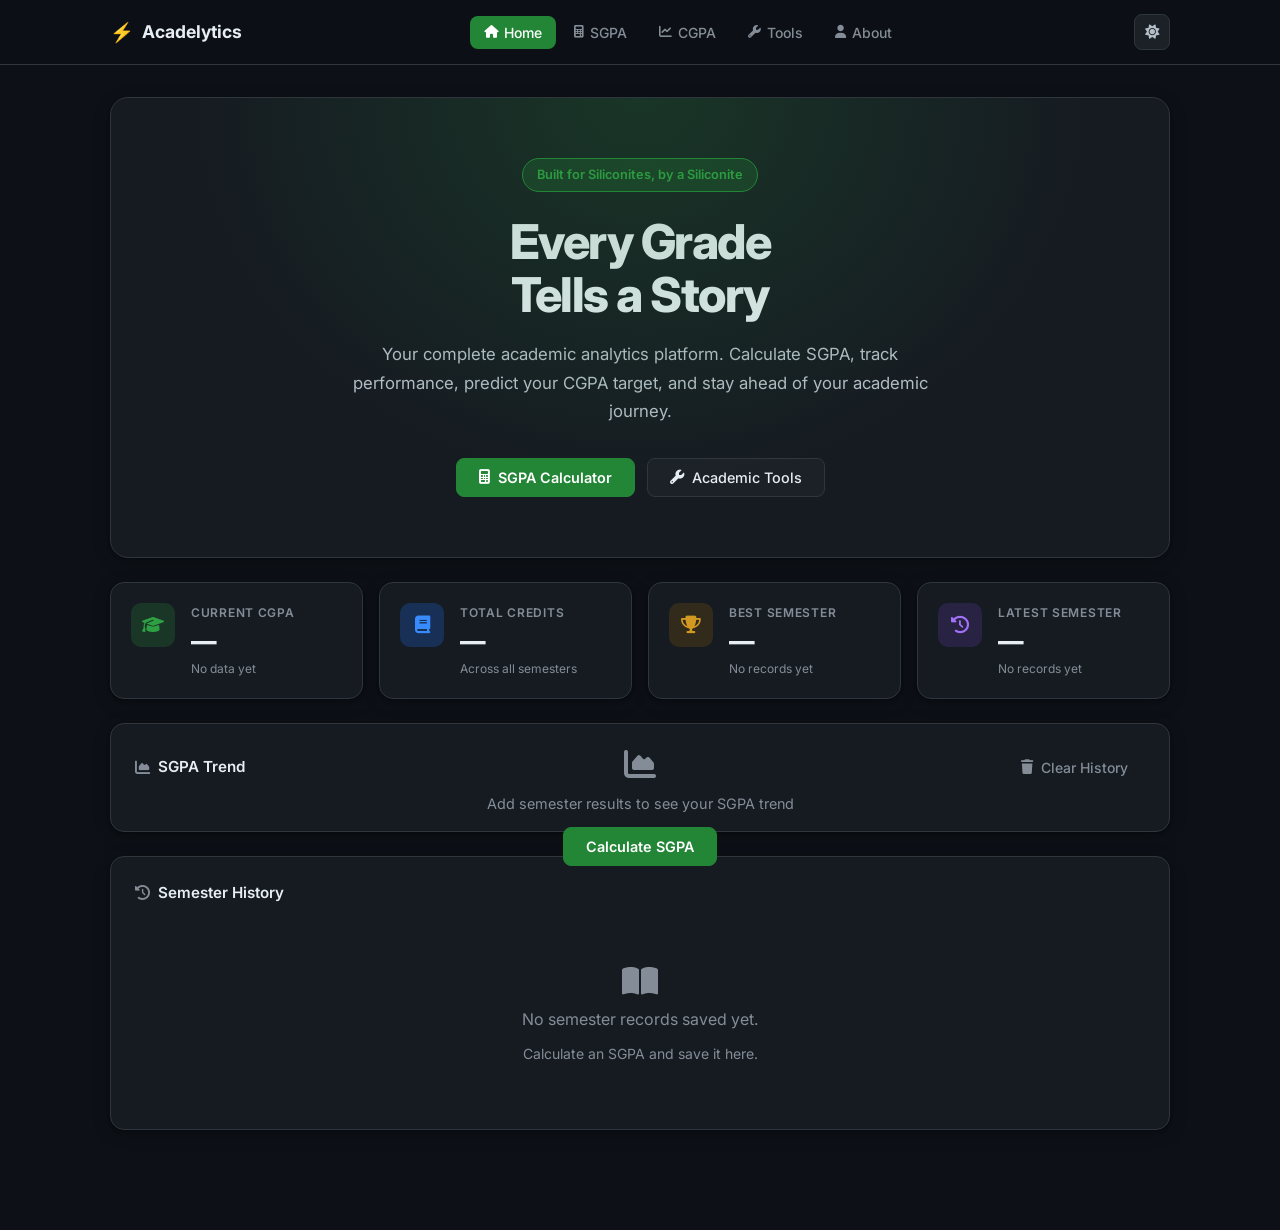
==== index.html @ 6262f5eb "Add files via upload" ====
<!DOCTYPE html>
<html lang="en" data-theme="dark">
<head>
  <meta charset="UTF-8" />
  <meta name="viewport" content="width=device-width, initial-scale=1.0" />
  <meta name="theme-color" content="#0d1117" />
  <title>Acadelytics — Academic Analytics Platform</title>
  <meta name="description" content="Silicon University SGPA & CGPA Calculator with analytics, predictions, and academic tools." />
  <meta name="robots" content="index, follow" />
  <meta property="og:title" content="Acadelytics" />
  <meta property="og:description" content="Smart academic tools for Siliconites." />
  <meta property="og:type" content="website" />
  <meta property="og:image" content="./assets/opengraph.jpg" />
  <link rel="icon" type="image/svg+xml" href="./assets/favicon.svg" />

  <script type="application/ld+json">
  {
    "@context": "https://schema.org",
    "@type": "WebApplication",
    "name": "Acadelytics",
    "description": "Silicon University SGPA and CGPA Calculator",
    "applicationCategory": "EducationApplication",
    "operatingSystem": "Web"
  }
  </script>

  <link rel="preconnect" href="https://fonts.googleapis.com" />
  <link rel="preconnect" href="https://fonts.gstatic.com" crossorigin />
  <link href="https://fonts.googleapis.com/css2?family=Inter:wght@300;400;500;600;700;800&display=swap" rel="stylesheet" />
  <link rel="stylesheet" href="https://cdnjs.cloudflare.com/ajax/libs/font-awesome/6.5.0/css/all.min.css" />
  <link rel="stylesheet" href="./style.css" />
</head>
<body>

<!-- ═══════════════════════════════════════
     PRINT OVERLAY (hidden normally)
════════════════════════════════════════ -->
<div id="printOverlay" class="print-only">
  <div class="print-header">
    <h1>Acadelytics — Academic Report</h1>
    <p id="printDate"></p>
  </div>
  <div id="printContent"></div>
</div>

<!-- ═══════════════════════════════════════
     NAVBAR
════════════════════════════════════════ -->
<nav class="navbar">
  <div class="nav-container">
    <div class="brand">
      <span class="brand-icon">⚡</span>
      Acadelytics
    </div>

    <button class="mobile-menu-btn" id="mobileMenuBtn" aria-label="Menu">
      <i class="fa-solid fa-bars"></i>
    </button>

    <div class="nav-links" id="navLinks">
      <button class="nav-link active" data-section="home">
        <i class="fa-solid fa-house"></i><span>Home</span>
      </button>
      <button class="nav-link" data-section="sgpa">
        <i class="fa-solid fa-calculator"></i><span>SGPA</span>
      </button>
      <button class="nav-link" data-section="cgpa">
        <i class="fa-solid fa-chart-line"></i><span>CGPA</span>
      </button>
      <button class="nav-link" data-section="tools">
        <i class="fa-solid fa-wrench"></i><span>Tools</span>
      </button>
      <button class="nav-link" data-section="about">
        <i class="fa-solid fa-user"></i><span>About</span>
      </button>
    </div>

    <button class="theme-toggle" id="themeToggle" aria-label="Toggle theme">
      <i class="fa-solid fa-moon" id="themeIcon"></i>
    </button>
  </div>
</nav>

<!-- ═══════════════════════════════════════
     MAIN
════════════════════════════════════════ -->
<main class="container">

  <!-- ══════════════ HOME / DASHBOARD ══════════════ -->
  <section id="homeSection" class="page-section">

    <!-- Hero -->
    <div class="hero-card">
      <span class="hero-badge">Built for Siliconites, by a Siliconite</span>
      <h1>Every Grade<br/>Tells a Story</h1>
      <p class="hero-text">
        Your complete academic analytics platform. Calculate SGPA, track performance,
        predict your CGPA target, and stay ahead of your academic journey.
      </p>
      <div class="hero-actions">
        <button class="btn-primary" data-nav="sgpa">
          <i class="fa-solid fa-calculator"></i> SGPA Calculator
        </button>
        <button class="btn-secondary" data-nav="tools">
          <i class="fa-solid fa-wrench"></i> Academic Tools
        </button>
      </div>
    </div>

    <!-- Dashboard Stats -->
    <div class="stats-grid" id="statsGrid">
      <div class="stat-card" id="statCgpa">
        <div class="stat-icon green"><i class="fa-solid fa-graduation-cap"></i></div>
        <div class="stat-body">
          <p class="stat-label">Current CGPA</p>
          <h2 class="stat-value" id="dashCgpa">—</h2>
          <p class="stat-sub" id="dashCgpaLabel">No data yet</p>
        </div>
      </div>
      <div class="stat-card" id="statCredits">
        <div class="stat-icon blue"><i class="fa-solid fa-book"></i></div>
        <div class="stat-body">
          <p class="stat-label">Total Credits</p>
          <h2 class="stat-value" id="dashCredits">—</h2>
          <p class="stat-sub" id="dashCreditsLabel">Across all semesters</p>
        </div>
      </div>
      <div class="stat-card" id="statBest">
        <div class="stat-icon gold"><i class="fa-solid fa-trophy"></i></div>
        <div class="stat-body">
          <p class="stat-label">Best Semester</p>
          <h2 class="stat-value" id="dashBest">—</h2>
          <p class="stat-sub" id="dashBestLabel">No records yet</p>
        </div>
      </div>
      <div class="stat-card" id="statLatest">
        <div class="stat-icon purple"><i class="fa-solid fa-clock-rotate-left"></i></div>
        <div class="stat-body">
          <p class="stat-label">Latest Semester</p>
          <h2 class="stat-value" id="dashLatest">—</h2>
          <p class="stat-sub" id="dashLatestLabel">No records yet</p>
        </div>
      </div>
    </div>

    <!-- Trend Chart -->
    <div class="card chart-card" id="chartCard">
      <div class="card-head">
        <h3 class="card-title"><i class="fa-solid fa-chart-area"></i> SGPA Trend</h3>
        <button class="btn-ghost" id="clearHistoryBtn">
          <i class="fa-solid fa-trash"></i> Clear History
        </button>
      </div>
      <div class="chart-wrap">
        <canvas id="trendChart" height="220"></canvas>
        <div class="chart-empty" id="chartEmpty">
          <i class="fa-solid fa-chart-area fa-2x"></i>
          <p>Add semester results to see your SGPA trend</p>
          <button class="btn-primary" data-nav="sgpa">Calculate SGPA</button>
        </div>
      </div>
    </div>

    <!-- Semester History -->
    <div class="card" id="historyCard">
      <div class="card-head">
        <h3 class="card-title"><i class="fa-solid fa-history"></i> Semester History</h3>
      </div>
      <div id="semesterHistory">
        <div class="empty-state">
          <i class="fa-solid fa-book-open fa-2x"></i>
          <p>No semester records saved yet.</p>
          <p class="muted">Calculate an SGPA to save it here.</p>
        </div>
      </div>
    </div>

  </section>

  <!-- ══════════════ SGPA CALCULATOR ══════════════ -->
  <section id="sgpaSection" class="page-section hidden">

    <div class="section-header">
      <h1>SGPA Calculator</h1>
      <p>Calculate your semester GPA quickly and accurately.</p>
    </div>

    <!-- Branch -->
    <div class="card">
      <h3 class="card-title"><i class="fa-solid fa-code-branch"></i> Branch</h3>
      <div class="chip-group" id="branchContainer">
        <button class="chip branch-chip" data-branch="cse">CSE</button>
        <button class="chip branch-chip" data-branch="ece">ECE</button>
        <button class="chip branch-chip" data-branch="eee">EEE</button>
        <button class="chip branch-chip" data-branch="eie">EIE</button>
        <button class="chip branch-chip" data-branch="vlsi">VLSI</button>
        <button class="chip branch-chip" data-branch="mtech">M.Tech</button>
      </div>
    </div>

    <!-- Semester -->
    <div class="card">
      <h3 class="card-title"><i class="fa-solid fa-calendar"></i> Semester</h3>
      <div class="chip-group" id="semesterContainer">
        <button class="chip semester-chip" data-semester="1">1</button>
        <button class="chip semester-chip" data-semester="2">2</button>
        <button class="chip semester-chip" data-semester="3">3</button>
        <button class="chip semester-chip" data-semester="4">4</button>
        <button class="chip semester-chip" data-semester="5">5</button>
        <button class="chip semester-chip" data-semester="6">6</button>
        <button class="chip semester-chip" data-semester="7">7</button>
        <button class="chip semester-chip" data-semester="8">8</button>
        <button class="chip semester-chip" data-semester="7-ps">7 PS</button>
        <button class="chip semester-chip" data-semester="8-ps">8 PS</button>
      </div>
    </div>

    <!-- WIP -->
    <div id="comingSoon" class="wip-card hidden">
      <i class="fa-solid fa-tools fa-2x"></i>
      <h3>Work in Progress</h3>
      <p id="comingSoonText">Support for this branch/semester is under development.</p>
    </div>

    <!-- Semester Info -->
    <div id="semesterInfo" class="card hidden">
      <div class="semester-info">
        <div>
          <h3 id="semesterTitle">—</h3>
          <p id="subjectCount" class="muted">—</p>
        </div>
        <div class="credits-box">
          <h2 id="totalCredits">0</h2>
          <span>Credits</span>
        </div>
      </div>
    </div>

    <!-- Subjects -->
    <div id="subjectsCard" class="card hidden">
      <div id="subjectsContainer"></div>
    </div>

    <!-- Error -->
    <div id="errorMessage" class="error-box hidden"></div>

    <!-- Buttons -->
    <div id="buttonsSection" class="action-row hidden">
      <button id="calculateBtn" class="btn-primary">
        <i class="fa-solid fa-calculator"></i> Calculate SGPA
      </button>
      <button id="resetBtn" class="btn-ghost">
        <i class="fa-solid fa-rotate-left"></i> Reset
      </button>
    </div>

    <!-- Result -->
    <div id="resultCard" class="result-card hidden">
      <div class="result-glow"></div>
      <p class="result-label">YOUR SGPA</p>
      <h2 id="sgpaValue" class="result-value">0.00</h2>
      <h3 id="motivationTitle"></h3>
      <p id="motivationMessage" class="muted"></p>
      <div class="result-actions">
        <button id="saveToHistoryBtn" class="btn-primary">
          <i class="fa-solid fa-bookmark"></i> Save to History
        </button>
        <button id="downloadPdfBtn" class="btn-secondary">
          <i class="fa-solid fa-file-pdf"></i> Export PDF
        </button>
      </div>
    </div>

    <!-- Grade Scale -->
    <div class="card">
      <h3 class="card-title"><i class="fa-solid fa-star"></i> Grade Scale</h3>
      <div class="grade-scale-pills">
        <div class="grade-scale-item grade-O" title="90–100 marks">
          <span class="gs-letter">O</span><span class="gs-pts">10 pts</span>
        </div>
        <div class="grade-scale-item grade-E" title="80–89 marks">
          <span class="gs-letter">E</span><span class="gs-pts">9 pts</span>
        </div>
        <div class="grade-scale-item grade-A" title="70–79 marks">
          <span class="gs-letter">A</span><span class="gs-pts">8 pts</span>
        </div>
        <div class="grade-scale-item grade-B" title="60–69 marks">
          <span class="gs-letter">B</span><span class="gs-pts">7 pts</span>
        </div>
        <div class="grade-scale-item grade-C" title="50–59 marks">
          <span class="gs-letter">C</span><span class="gs-pts">6 pts</span>
        </div>
        <div class="grade-scale-item grade-D" title="40–49 marks">
          <span class="gs-letter">D</span><span class="gs-pts">5 pts</span>
        </div>
        <div class="grade-scale-item grade-U" title="Below 40">
          <span class="gs-letter">U</span><span class="gs-pts">0 pts</span>
        </div>
      </div>
      <p class="info-note"><strong>X</strong> = Debarred &nbsp;|&nbsp; <strong>W</strong> = Result Pending</p>
    </div>

  </section>

  <!-- ══════════════ CGPA CALCULATOR ══════════════ -->
  <section id="cgpaSection" class="page-section hidden">

    <div class="section-header">
      <h1>CGPA Calculator</h1>
      <p>Compute your cumulative GPA across all semesters.</p>
    </div>

    <div class="card">
      <h3 class="card-title"><i class="fa-solid fa-layer-group"></i> Completed Semesters</h3>
      <div class="chip-group" id="cgpa-semester-select">
        <button class="chip cgpa-count" data-count="1">1</button>
        <button class="chip cgpa-count" data-count="2">2</button>
        <button class="chip cgpa-count" data-count="3">3</button>
        <button class="chip cgpa-count" data-count="4">4</button>
        <button class="chip cgpa-count" data-count="5">5</button>
        <button class="chip cgpa-count" data-count="6">6</button>
        <button class="chip cgpa-count" data-count="7">7</button>
        <button class="chip cgpa-count" data-count="8">8</button>
      </div>
    </div>

    <div id="cgpa-input-card" class="card hidden">
      <h3 class="card-title"><i class="fa-solid fa-pen"></i> Enter SGPA Values</h3>
      <div id="cgpa-inputs"></div>
      <div class="action-row" style="margin-top:20px">
        <button id="cgpa-calc-btn" class="btn-primary">
          <i class="fa-solid fa-calculator"></i> Calculate CGPA
        </button>
        <button id="cgpa-reset-btn" class="btn-ghost">
          <i class="fa-solid fa-rotate-left"></i> Reset
        </button>
      </div>
    </div>

    <div id="cgpa-result" class="result-card hidden">
      <div class="result-glow"></div>
      <p class="result-label">YOUR CGPA</p>
      <h2 id="cgpa-value" class="result-value">0.00</h2>
      <h3 id="cgpa-msg"></h3>
      <p id="cgpa-submsg" class="muted"></p>
      <div class="result-actions">
        <button id="downloadCgpaPdfBtn" class="btn-secondary">
          <i class="fa-solid fa-file-pdf"></i> Export Report
        </button>
      </div>
    </div>

  </section>

  <!-- ══════════════ TOOLS ══════════════ -->
  <section id="toolsSection" class="page-section hidden">

    <div class="section-header">
      <h1>Academic Tools</h1>
      <p>Powerful calculators to help you plan your academic journey.</p>
    </div>

    <!-- Tool tabs -->
    <div class="tool-tabs">
      <button class="tool-tab active" data-tool="predictor">
        <i class="fa-solid fa-bullseye"></i> CGPA Predictor
      </button>
      <button class="tool-tab" data-tool="planner">
        <i class="fa-solid fa-flask"></i> Grade Planner
      </button>
      <button class="tool-tab" data-tool="attendance">
        <i class="fa-solid fa-user-check"></i> Attendance
      </button>
      <button class="tool-tab" data-tool="gradeReq">
        <i class="fa-solid fa-graduation-cap"></i> Grade Requirement
      </button>
    </div>

    <!-- ── TARGET CGPA PREDICTOR ── -->
    <div class="tool-panel" id="tool-predictor">
      <div class="card">
        <h3 class="card-title"><i class="fa-solid fa-bullseye"></i> Target CGPA Predictor</h3>
        <p class="card-desc">Find out what SGPA you need in remaining semesters to hit your target CGPA.</p>
        <div class="form-grid">
          <div class="form-group">
            <label>Current CGPA</label>
            <input type="number" id="pred-current-cgpa" class="form-input" placeholder="e.g. 7.50" min="0" max="10" step="0.01" />
          </div>
          <div class="form-group">
            <label>Completed Credits</label>
            <input type="number" id="pred-completed-credits" class="form-input" placeholder="e.g. 120" min="0" />
          </div>
          <div class="form-group">
            <label>Remaining Credits</label>
            <input type="number" id="pred-remaining-credits" class="form-input" placeholder="e.g. 80" min="0" />
          </div>
          <div class="form-group">
            <label>Target CGPA</label>
            <input type="number" id="pred-target-cgpa" class="form-input" placeholder="e.g. 8.00" min="0" max="10" step="0.01" />
          </div>
        </div>
        <button class="btn-primary" id="predictBtn">
          <i class="fa-solid fa-arrow-trend-up"></i> Predict
        </button>
      </div>
      <div id="predictorResult" class="result-card hidden">
        <p class="result-label">REQUIRED SGPA</p>
        <h2 id="predSgpa" class="result-value">0.00</h2>
        <div id="predDifficulty" class="difficulty-badge"></div>
        <p id="predMessage" class="muted" style="margin-top:12px"></p>
      </div>
    </div>

    <!-- ── GRADE PLANNER ── -->
    <div class="tool-panel hidden" id="tool-planner">
      <div class="card">
        <h3 class="card-title"><i class="fa-solid fa-flask"></i> Grade Planner / What-If Simulator</h3>
        <p class="card-desc">Simulate grades for future subjects to see your projected SGPA.</p>
        <div id="plannerSubjects">
          <div class="planner-row" data-index="0">
            <input type="text" class="form-input plan-name" placeholder="Subject name" />
            <input type="number" class="form-input plan-credit" placeholder="Credits" min="1" max="6" />
            <div class="chip-group plan-grades">
              <button class="chip grade-chip" data-grade="O">O</button>
              <button class="chip grade-chip" data-grade="E">E</button>
              <button class="chip grade-chip" data-grade="A">A</button>
              <button class="chip grade-chip" data-grade="B">B</button>
              <button class="chip grade-chip" data-grade="C">C</button>
              <button class="chip grade-chip" data-grade="D">D</button>
              <button class="chip grade-chip" data-grade="U">U</button>
            </div>
            <button class="btn-icon remove-planner-row" title="Remove"><i class="fa-solid fa-xmark"></i></button>
          </div>
        </div>
        <div class="action-row" style="margin-top:16px">
          <button class="btn-secondary" id="addPlannerRow">
            <i class="fa-solid fa-plus"></i> Add Subject
          </button>
          <button class="btn-primary" id="calcPlannerBtn">
            <i class="fa-solid fa-calculator"></i> Calculate Projected SGPA
          </button>
          <button class="btn-ghost" id="resetPlannerBtn">
            <i class="fa-solid fa-rotate-left"></i> Reset
          </button>
        </div>
      </div>
      <div id="plannerResult" class="result-card hidden">
        <p class="result-label">PROJECTED SGPA</p>
        <h2 id="plannerSgpa" class="result-value">0.00</h2>
        <p id="plannerMsg" class="muted"></p>
      </div>
    </div>

    <!-- ── ATTENDANCE CALCULATOR ── -->
    <div class="tool-panel hidden" id="tool-attendance">
      <div class="card">
        <h3 class="card-title"><i class="fa-solid fa-user-check"></i> Attendance Calculator</h3>
        <p class="card-desc">Know exactly how many classes you can miss or need to attend.</p>
        <div class="form-grid">
          <div class="form-group">
            <label>Classes Attended</label>
            <input type="number" id="att-attended" class="form-input" placeholder="e.g. 60" min="0" />
          </div>
          <div class="form-group">
            <label>Total Classes Held</label>
            <input type="number" id="att-total" class="form-input" placeholder="e.g. 80" min="0" />
          </div>
        </div>
        <button class="btn-primary" id="calcAttendanceBtn">
          <i class="fa-solid fa-calculator"></i> Calculate
        </button>
      </div>
      <div id="attendanceResult" class="hidden">
        <div class="att-current-card">
          <p class="result-label">CURRENT ATTENDANCE</p>
          <h2 id="attCurrentPct" class="result-value">0%</h2>
          <div id="attStatus" class="att-status"></div>
        </div>
        <div class="att-details-grid">
          <div class="att-detail-card">
            <div class="att-detail-icon red"><i class="fa-solid fa-times-circle"></i></div>
            <p class="att-detail-label">Can Still Miss</p>
            <h3 id="attCanMiss">—</h3>
            <p class="muted">to stay at 75%</p>
          </div>
          <div class="att-detail-card">
            <div class="att-detail-icon orange"><i class="fa-solid fa-exclamation-circle"></i></div>
            <p class="att-detail-label">Need to Attend</p>
            <h3 id="attNeed75">—</h3>
            <p class="muted">to reach 75%</p>
          </div>
          <div class="att-detail-card">
            <div class="att-detail-icon blue"><i class="fa-solid fa-check-circle"></i></div>
            <p class="att-detail-label">Need to Attend</p>
            <h3 id="attNeed80">—</h3>
            <p class="muted">to reach 80%</p>
          </div>
          <div class="att-detail-card">
            <div class="att-detail-icon green"><i class="fa-solid fa-star"></i></div>
            <p class="att-detail-label">Need to Attend</p>
            <h3 id="attNeed85">—</h3>
            <p class="muted">to reach 85%</p>
          </div>
        </div>
      </div>
    </div>

    <!-- ── GRADE REQUIREMENT ── -->
    <div class="tool-panel hidden" id="tool-gradeReq">
      <div class="card">
        <h3 class="card-title"><i class="fa-solid fa-graduation-cap"></i> Grade Requirement Calculator</h3>
        <p class="card-desc">Find the minimum grades needed to achieve your target SGPA.</p>
        <div class="form-grid">
          <div class="form-group">
            <label>Target SGPA</label>
            <input type="number" id="gr-target-sgpa" class="form-input" placeholder="e.g. 8.50" min="0" max="10" step="0.01" />
          </div>
          <div class="form-group">
            <label>Number of Subjects</label>
            <input type="number" id="gr-subjects" class="form-input" placeholder="e.g. 6" min="1" max="15" />
          </div>
          <div class="form-group">
            <label>Credits per Subject (avg)</label>
            <input type="number" id="gr-credits" class="form-input" placeholder="e.g. 3" min="1" max="6" step="0.5" />
          </div>
        </div>
        <button class="btn-primary" id="calcGradeReqBtn">
          <i class="fa-solid fa-calculator"></i> Calculate
        </button>
      </div>
      <div id="gradeReqResult" class="card hidden">
        <h3 class="card-title">Recommended Grade Distribution</h3>
        <div id="gradeReqContent"></div>
      </div>
    </div>

  </section>

  <!-- ══════════════ ABOUT ══════════════ -->
  <section id="aboutSection" class="page-section hidden">
    <div class="about-card card">
      <div class="about-avatar">
        <i class="fa-solid fa-user-graduate"></i>
      </div>
      <h2 class="about-name">Saswat Dixit</h2>
      <p class="about-role">Silicon University | B.Tech CSE</p>
      <p class="about-bio">
        Passionate about DSA, problem-solving, and software development.
        Built Acadelytics to make academic tracking effortless for fellow Siliconites.
        Currently focused on building strong programming fundamentals and real-world projects.
      </p>
      <div class="social-row">
        <a href="https://www.linkedin.com/in/saswatdixit/" target="_blank" class="social-btn" aria-label="LinkedIn">
          <i class="fa-brands fa-linkedin"></i>
        </a>
        <a href="https://github.com/FireStormy1" target="_blank" class="social-btn" aria-label="GitHub">
          <i class="fa-brands fa-github"></i>
        </a>
        <a href="mailto:saswatdixit01@gmail.com" class="social-btn" aria-label="Email">
          <i class="fa-solid fa-envelope"></i>
        </a>
        <a href="https://leetcode.com/u/FireStormy/" target="_blank" class="social-btn" aria-label="LeetCode">
          <i class="fa-solid fa-code"></i>
        </a>
      </div>
      <div class="about-formula card" style="margin-top:24px;text-align:left">
        <h4 style="margin-bottom:12px"><i class="fa-solid fa-function"></i> Formulas Used</h4>
        <div class="formula-box">
          <p><strong>SGPA</strong> = Σ(Credit × Grade Points) / Σ Credits</p>
          <p><strong>CGPA</strong> = Σ(SGPA of all semesters) / Total Semesters</p>
        </div>
      </div>
    </div>
  </section>

</main>

<!-- Toast notification -->
<div id="toast" class="toast hidden">
  <i class="fa-solid fa-check-circle"></i>
  <span id="toastMsg">Saved!</span>
</div>

<script src="./data.js"></script>
<script src="./script.js"></script>
</body>
</html>
---- style.css ----
/* ═══════════════════════════════════════════════
   RESET & BASE
════════════════════════════════════════════════ */
*, *::before, *::after { margin: 0; padding: 0; box-sizing: border-box; }
html { scroll-behavior: smooth; font-size: 16px; }
body {
  font-family: 'Inter', -apple-system, BlinkMacSystemFont, sans-serif;
  line-height: 1.6;
  transition: background 0.3s ease, color 0.3s ease;
  min-height: 100vh;
}
a { text-decoration: none; color: inherit; }
button { font-family: inherit; cursor: pointer; border: none; outline: none; }
input, select, textarea { font-family: inherit; outline: none; }
img { max-width: 100%; }

/* ═══════════════════════════════════════════════
   THEME VARIABLES – DARK (default)
════════════════════════════════════════════════ */
:root,
[data-theme="dark"] {
  --bg:           #0d1117;
  --bg-alt:       #010409;
  --surface:      #161b22;
  --surface-2:    #1c2128;
  --surface-3:    #21262d;
  --border:       #30363d;
  --border-2:     #3d444d;

  --text:         #e6edf3;
  --text2:        #b4bec8;
  --muted:        #848d97;

  --green:        #238636;
  --green-hover:  #2ea043;
  --green-glow:   rgba(35, 134, 54, 0.25);

  --blue:         #1f6feb;
  --blue-light:   #388bfd;
  --blue-glow:    rgba(31, 111, 235, 0.25);

  --gold:         #9e6a03;
  --gold-light:   #d29922;

  --purple:       #6e40c9;
  --purple-light: #a371f7;

  --red:          #da3633;
  --orange:       #d1611b;

  --card-shadow:  0 1px 3px rgba(0,0,0,0.4), 0 4px 16px rgba(0,0,0,0.25);
  --glow-shadow:  0 0 30px rgba(35, 134, 54, 0.15);

  --navbar-bg:    rgba(13, 17, 23, 0.95);
  --chip-bg:      #21262d;
}

/* ═══════════════════════════════════════════════
   THEME VARIABLES – LIGHT
════════════════════════════════════════════════ */
[data-theme="light"] {
  --bg:           #f6f8fa;
  --bg-alt:       #ffffff;
  --surface:      #ffffff;
  --surface-2:    #f6f8fa;
  --surface-3:    #eaeef2;
  --border:       #d0d7de;
  --border-2:     #b9c0c8;

  --text:         #1f2328;
  --text2:        #59636e;
  --muted:        #6e7781;

  --green:        #1a7f37;
  --green-hover:  #2da44e;
  --green-glow:   rgba(26, 127, 55, 0.15);

  --blue:         #0969da;
  --blue-light:   #218bff;
  --blue-glow:    rgba(9, 105, 218, 0.15);

  --gold:         #9a6700;
  --gold-light:   #bf8700;

  --purple:       #8250df;
  --purple-light: #a475f9;

  --red:          #cf222e;
  --orange:       #bc4c00;

  --card-shadow:  0 1px 3px rgba(0,0,0,0.1), 0 4px 12px rgba(0,0,0,0.05);
  --glow-shadow:  0 0 20px rgba(26, 127, 55, 0.08);

  --navbar-bg:    rgba(246, 248, 250, 0.96);
  --chip-bg:      #f6f8fa;
}

/* ═══════════════════════════════════════════════
   BODY
════════════════════════════════════════════════ */
body { background: var(--bg); color: var(--text); }

/* ═══════════════════════════════════════════════
   UTILITIES
════════════════════════════════════════════════ */
.hidden { display: none !important; }
.muted  { color: var(--muted); font-size: 0.875rem; }

/* ═══════════════════════════════════════════════
   NAVBAR
════════════════════════════════════════════════ */
.navbar {
  position: sticky; top: 0; z-index: 200;
  background: var(--navbar-bg);
  border-bottom: 1px solid var(--border);
  backdrop-filter: blur(16px);
  -webkit-backdrop-filter: blur(16px);
}
.nav-container {
  display: flex; align-items: center; justify-content: space-between;
  gap: 16px; max-width: 1100px; margin: 0 auto; padding: 14px 20px;
}
.brand {
  display: flex; align-items: center; gap: 8px;
  font-size: 1.1rem; font-weight: 700; color: var(--text); white-space: nowrap;
}
.brand-icon { font-size: 1.2rem; }
.nav-links { display: flex; gap: 4px; }
.nav-link {
  display: flex; align-items: center; gap: 6px;
  padding: 8px 14px; border-radius: 8px;
  background: transparent; color: var(--muted);
  font-size: 0.875rem; font-weight: 500;
  transition: background 0.18s, color 0.18s;
}
.nav-link i { font-size: 0.8rem; }
.nav-link span { display: inline; }
.nav-link:hover  { background: var(--surface-2); color: var(--text); }
.nav-link.active { background: var(--green);    color: #fff; }
.theme-toggle {
  display: flex; align-items: center; justify-content: center;
  width: 36px; height: 36px; border-radius: 8px;
  background: var(--surface-2); border: 1px solid var(--border);
  color: var(--text2); font-size: 0.9rem;
  transition: background 0.18s, color 0.18s;
  flex-shrink: 0;
}
.theme-toggle:hover { background: var(--surface-3); color: var(--text); }
.mobile-menu-btn {
  display: none; align-items: center; justify-content: center;
  width: 36px; height: 36px; border-radius: 8px;
  background: var(--surface-2); border: 1px solid var(--border);
  color: var(--text2); font-size: 1rem;
}

/* ═══════════════════════════════════════════════
   CONTAINER & SECTIONS
════════════════════════════════════════════════ */
.container {
  max-width: 1100px; margin: 0 auto;
  padding: 32px 20px 80px;
}
.page-section { animation: fadeUp 0.3s ease; }
@keyframes fadeUp {
  from { opacity: 0; transform: translateY(10px); }
  to   { opacity: 1; transform: translateY(0); }
}

/* ═══════════════════════════════════════════════
   CARDS
════════════════════════════════════════════════ */
.card {
  background: var(--surface);
  border: 1px solid var(--border);
  border-radius: 14px;
  padding: 24px;
  margin-bottom: 20px;
  box-shadow: var(--card-shadow);
  transition: border-color 0.2s;
}
.card:hover { border-color: var(--border-2); }
.card-head {
  display: flex; align-items: center; justify-content: space-between;
  margin-bottom: 20px; flex-wrap: wrap; gap: 10px;
}
.card-title {
  font-size: 0.95rem; font-weight: 600; color: var(--text);
  display: flex; align-items: center; gap: 8px;
}
.card-title i { color: var(--muted); }
.card-desc { color: var(--muted); font-size: 0.875rem; margin-bottom: 20px; }

/* ═══════════════════════════════════════════════
   SECTION HEADER
════════════════════════════════════════════════ */
.section-header { margin-bottom: 28px; }
.section-header h1 { font-size: 2rem; font-weight: 700; margin-bottom: 6px; }
.section-header p  { color: var(--muted); font-size: 1rem; }

/* ═══════════════════════════════════════════════
   HERO CARD
════════════════════════════════════════════════ */
.hero-card {
  background: var(--surface);
  border: 1px solid var(--border);
  border-radius: 18px;
  padding: 60px 40px;
  text-align: center;
  margin-bottom: 24px;
  box-shadow: var(--card-shadow);
  position: relative; overflow: hidden;
}
.hero-card::before {
  content: '';
  position: absolute; inset: 0;
  background: radial-gradient(ellipse at 50% 0%, var(--green-glow) 0%, transparent 60%);
  pointer-events: none;
}
.hero-badge {
  display: inline-flex; align-items: center; gap: 6px;
  padding: 6px 14px; border-radius: 999px;
  background: var(--green-glow);
  border: 1px solid var(--green);
  color: var(--green-hover);
  font-size: 0.8rem; font-weight: 600;
  margin-bottom: 24px;
}
.hero-card h1 {
  font-size: 3rem; font-weight: 800;
  letter-spacing: -1.5px; line-height: 1.1;
  margin-bottom: 18px;
}
.hero-text {
  max-width: 600px; margin: 0 auto 32px;
  color: var(--text2); font-size: 1.05rem; line-height: 1.7;
}
.hero-actions {
  display: flex; gap: 12px; justify-content: center; flex-wrap: wrap;
}

/* ═══════════════════════════════════════════════
   BUTTONS
════════════════════════════════════════════════ */
.btn-primary {
  display: inline-flex; align-items: center; gap: 8px;
  padding: 10px 22px; border-radius: 8px;
  background: var(--green); color: #fff;
  font-size: 0.9rem; font-weight: 600;
  transition: background 0.18s, transform 0.15s, box-shadow 0.18s;
  border: 1px solid var(--green);
}
.btn-primary:hover {
  background: var(--green-hover);
  transform: translateY(-1px);
  box-shadow: 0 4px 12px var(--green-glow);
}
.btn-primary:active { transform: translateY(0); }

.btn-secondary {
  display: inline-flex; align-items: center; gap: 8px;
  padding: 10px 22px; border-radius: 8px;
  background: var(--surface-2); color: var(--text);
  border: 1px solid var(--border);
  font-size: 0.9rem; font-weight: 500;
  transition: background 0.18s, border-color 0.18s;
}
.btn-secondary:hover { background: var(--surface-3); border-color: var(--border-2); }

.btn-ghost {
  display: inline-flex; align-items: center; gap: 8px;
  padding: 10px 16px; border-radius: 8px;
  background: transparent; color: var(--muted);
  border: 1px solid transparent;
  font-size: 0.875rem; font-weight: 500;
  transition: background 0.18s, color 0.18s;
}
.btn-ghost:hover { background: var(--surface-2); color: var(--text); }

.btn-icon {
  display: inline-flex; align-items: center; justify-content: center;
  width: 32px; height: 32px; border-radius: 6px;
  background: transparent; color: var(--muted);
  border: 1px solid var(--border);
  font-size: 0.85rem;
  transition: background 0.18s, color 0.18s;
  flex-shrink: 0;
}
.btn-icon:hover { background: var(--red); color: #fff; border-color: var(--red); }

/* ═══════════════════════════════════════════════
   ACTION ROW
════════════════════════════════════════════════ */
.action-row {
  display: flex; gap: 10px; flex-wrap: wrap; margin-bottom: 20px;
}

/* ═══════════════════════════════════════════════
   STATS GRID (DASHBOARD)
════════════════════════════════════════════════ */
.stats-grid {
  display: grid;
  grid-template-columns: repeat(4, 1fr);
  gap: 16px; margin-bottom: 24px;
}
.stat-card {
  background: var(--surface); border: 1px solid var(--border);
  border-radius: 14px; padding: 20px;
  display: flex; align-items: flex-start; gap: 16px;
  box-shadow: var(--card-shadow);
  transition: transform 0.2s, box-shadow 0.2s;
}
.stat-card:hover {
  transform: translateY(-2px);
  box-shadow: 0 6px 24px rgba(0,0,0,0.2);
}
.stat-icon {
  display: flex; align-items: center; justify-content: center;
  width: 44px; height: 44px; border-radius: 10px; flex-shrink: 0;
  font-size: 1.1rem;
}
.stat-icon.green  { background: var(--green-glow);  color: var(--green-hover); }
.stat-icon.blue   { background: var(--blue-glow);   color: var(--blue-light); }
.stat-icon.gold   { background: rgba(158,106,3,0.2); color: var(--gold-light); }
.stat-icon.purple { background: rgba(110,64,201,0.2); color: var(--purple-light); }
.stat-body { flex: 1; min-width: 0; }
.stat-label { font-size: 0.75rem; font-weight: 600; color: var(--muted); text-transform: uppercase; letter-spacing: 0.06em; margin-bottom: 4px; }
.stat-value { font-size: 1.6rem; font-weight: 800; line-height: 1.2; margin-bottom: 2px; }
.stat-sub   { font-size: 0.75rem; color: var(--muted); }

/* ═══════════════════════════════════════════════
   CHART
════════════════════════════════════════════════ */
.chart-card { margin-bottom: 24px; }
.chart-wrap { position: relative; }
#trendChart  { width: 100% !important; display: block; }
.chart-empty {
  position: absolute; inset: 0;
  display: flex; flex-direction: column; align-items: center; justify-content: center;
  gap: 12px; color: var(--muted);
}
.chart-empty p { font-size: 0.9rem; }

/* ═══════════════════════════════════════════════
   SEMESTER HISTORY
════════════════════════════════════════════════ */
.empty-state {
  display: flex; flex-direction: column; align-items: center; gap: 10px;
  padding: 40px 20px; color: var(--muted); text-align: center;
}
#semesterHistory {
  max-width: 100%;
  overflow-x: auto;
}
.history-table { width: 100%; border-collapse: collapse; }
.history-table th {
  font-size: 0.75rem; font-weight: 600; text-transform: uppercase; letter-spacing: 0.06em;
  color: var(--muted); text-align: left; padding: 10px 12px;
  border-bottom: 1px solid var(--border);
}
.history-table td {
  padding: 12px; font-size: 0.9rem;
  border-bottom: 1px solid var(--border);
}
.history-table tr:last-child td { border-bottom: none; }
.history-table tr:hover td { background: var(--surface-2); }
.sgpa-badge {
  display: inline-block; padding: 3px 10px; border-radius: 999px;
  font-size: 0.85rem; font-weight: 700;
}
.sgpa-o    { background: rgba(35,134,54,0.2);  color: var(--green-hover); }
.sgpa-e    { background: rgba(31,111,235,0.2); color: var(--blue-light); }
.sgpa-a    { background: rgba(158,106,3,0.25); color: var(--gold-light); }
.sgpa-b    { background: rgba(110,64,201,0.2); color: var(--purple-light); }
.sgpa-low  { background: rgba(218,54,51,0.2);  color: #f85149; }
.history-del {
  background: transparent; border: none; cursor: pointer;
  color: var(--muted); font-size: 0.85rem; padding: 4px 8px;
  border-radius: 6px; transition: color 0.2s, background 0.2s;
}
.history-del:hover { color: var(--red); background: rgba(218,54,51,0.1); }

/* ═══════════════════════════════════════════════
   CHIPS
════════════════════════════════════════════════ */
.chip-group { display: flex; flex-wrap: wrap; gap: 8px; }
.chip {
  padding: 9px 18px; border-radius: 999px;
  background: var(--chip-bg); border: 1px solid var(--border);
  color: var(--text2); font-size: 0.875rem; font-weight: 500;
  transition: transform 0.18s, background 0.18s, border-color 0.18s, box-shadow 0.18s;
}
.chip:hover {
  transform: translateY(-2px);
  border-color: var(--green);
  box-shadow: 0 0 0 3px var(--green-glow);
}
.chip.active {
  background: var(--green); border-color: var(--green-hover);
  color: #fff;
}

/* ═══════════════════════════════════════════════
   WIP CARD
════════════════════════════════════════════════ */
.wip-card {
  background: var(--surface);
  border: 1px dashed var(--border-2);
  border-radius: 14px; padding: 40px 24px;
  text-align: center; margin-bottom: 20px;
  color: var(--muted); display: flex; flex-direction: column;
  align-items: center; gap: 10px;
}
.wip-card h3 { color: var(--text); font-size: 1.1rem; }

/* ═══════════════════════════════════════════════
   SEMESTER INFO
════════════════════════════════════════════════ */
.semester-info {
  display: flex; align-items: center;
  justify-content: space-between; gap: 16px;
}
#semesterTitle { font-size: 1.2rem; font-weight: 600; margin-bottom: 4px; }
.credits-box { text-align: center; flex-shrink: 0; }
.credits-box h2  { font-size: 2.2rem; font-weight: 800; color: var(--green-hover); }
.credits-box span { font-size: 0.8rem; color: var(--muted); }

/* ═══════════════════════════════════════════════
   SUBJECT ROW
════════════════════════════════════════════════ */
.subject-row {
  display: flex; align-items: flex-start; justify-content: space-between;
  gap: 20px; padding: 20px;
  border-bottom: 1px solid var(--border);
  transition: background 0.15s;
}
.subject-row:last-child { border-bottom: none; }
.subject-row:hover { background: var(--surface-2); }
.subject-info { flex: 1; min-width: 0; }
.subject-info h4 { font-size: 0.95rem; font-weight: 600; margin-bottom: 4px; color: var(--text); }
.subject-info p  { font-size: 0.8rem; color: var(--muted); }
.subject-controls { display: flex; flex-direction: column; gap: 12px; width: 360px; flex-shrink: 0; }

/* METHOD PILLS */
.method-pills, .optional-pills { display: flex; gap: 8px; }
.toggle-pill {
  padding: 7px 16px; border-radius: 999px;
  background: var(--chip-bg); border: 1px solid var(--border);
  color: var(--text2); font-size: 0.8rem; font-weight: 500;
  transition: background 0.18s, border-color 0.18s;
}
.toggle-pill:hover  { border-color: var(--green); }
.toggle-pill.active { background: var(--green); border-color: var(--green-hover); color: #fff; }

/* GRADE PILLS */
.grade-pills { display: flex; flex-wrap: wrap; gap: 6px; }
.grade-pill {
  padding: 8px 14px; border-radius: 8px;
  background: var(--chip-bg); border: 1px solid var(--border);
  color: var(--text2); font-size: 0.85rem; font-weight: 600;
  transition: background 0.15s, border-color 0.15s, transform 0.12s;
  min-width: 44px; text-align: center;
}
.grade-pill:hover {
  transform: translateY(-2px);
  border-color: var(--green);
  box-shadow: 0 0 0 2px var(--green-glow);
}
.grade-pill.active { background: var(--green); border-color: var(--green-hover); color: #fff; }

/* MARKS INPUT */
.marks-input {
  width: 100%; padding: 10px 14px; border-radius: 8px;
  background: var(--surface-2); border: 1px solid var(--border);
  color: var(--text); font-size: 0.9rem;
  transition: border-color 0.18s, box-shadow 0.18s;
}
.marks-input:focus {
  border-color: var(--green);
  box-shadow: 0 0 0 3px var(--green-glow);
}
.marks-input::placeholder { color: var(--muted); }

/* OPTIONAL CONTENT */
.optional-content.hidden { display: none; }

/* ═══════════════════════════════════════════════
   ERROR BOX
════════════════════════════════════════════════ */
.error-box {
  background: rgba(218,54,51,0.12);
  border: 1px solid rgba(218,54,51,0.3);
  border-radius: 10px; padding: 14px 18px;
  color: #f85149; font-size: 0.9rem; margin-bottom: 20px;
}

/* ═══════════════════════════════════════════════
   RESULT CARD
════════════════════════════════════════════════ */
.result-card {
  background: var(--surface);
  border: 1px solid var(--border);
  border-radius: 18px; padding: 40px 24px;
  text-align: center; margin-bottom: 20px;
  position: relative; overflow: hidden;
  box-shadow: var(--glow-shadow);
}
.result-glow {
  position: absolute; inset: 0; pointer-events: none;
  background: radial-gradient(ellipse at 50% 0%, var(--green-glow) 0%, transparent 60%);
}
.result-label {
  font-size: 0.7rem; font-weight: 700;
  text-transform: uppercase; letter-spacing: 0.12em;
  color: var(--muted); margin-bottom: 10px;
}
.result-value {
  font-size: 4rem; font-weight: 800;
  line-height: 1; margin-bottom: 14px;
  background: linear-gradient(135deg, var(--green-hover), var(--blue-light));
  -webkit-background-clip: text; -webkit-text-fill-color: transparent;
  background-clip: text;
}
.result-card h3 { font-size: 1.1rem; font-weight: 600; margin-bottom: 6px; }
.result-actions {
  display: flex; justify-content: center; gap: 10px;
  margin-top: 24px; flex-wrap: wrap;
}

/* ═══════════════════════════════════════════════
   GRADE SCALE
════════════════════════════════════════════════ */
.grade-scale-pills { display: flex; flex-wrap: wrap; gap: 10px; margin-bottom: 14px; }
.grade-scale-item {
  display: flex; flex-direction: column; align-items: center; gap: 3px;
  padding: 10px 16px; border-radius: 10px;
  border: 1px solid var(--border); background: var(--surface-2);
  min-width: 56px; transition: transform 0.2s;
}
.grade-scale-item:hover { transform: translateY(-2px); }
.gs-letter { font-size: 1.1rem; font-weight: 800; }
.gs-pts    { font-size: 0.7rem; color: var(--muted); }
.grade-O { border-color: rgba(35,134,54,0.5); }   .grade-O .gs-letter { color: var(--green-hover); }
.grade-E { border-color: rgba(31,111,235,0.5); }   .grade-E .gs-letter { color: var(--blue-light); }
.grade-A { border-color: rgba(158,106,3,0.5); }    .grade-A .gs-letter { color: var(--gold-light); }
.grade-B { border-color: rgba(110,64,201,0.4); }   .grade-B .gs-letter { color: var(--purple-light); }
.grade-C { border-color: rgba(218,54,51,0.3); }    .grade-C .gs-letter { color: #f85149; }
.grade-D { border-color: rgba(209,97,27,0.4); }    .grade-D .gs-letter { color: #e08040; }
.grade-U { border-color: rgba(130,130,130,0.4); }  .grade-U .gs-letter { color: var(--muted); }
.info-note { font-size: 0.8rem; color: var(--muted); }

/* ═══════════════════════════════════════════════
   CGPA INPUTS
════════════════════════════════════════════════ */
.cgpa-input-row {
  display: flex; align-items: center; gap: 12px;
  padding: 12px 0; border-bottom: 1px solid var(--border);
}
.cgpa-input-row:last-child { border-bottom: none; }
.cgpa-sem-label { font-size: 0.875rem; font-weight: 500; color: var(--text2); min-width: 90px; }
.cgpa-sem-input {
  flex: 1; max-width: 160px; padding: 9px 14px; border-radius: 8px;
  background: var(--surface-2); border: 1px solid var(--border);
  color: var(--text); font-size: 0.9rem;
  transition: border-color 0.18s, box-shadow 0.18s;
}
.cgpa-sem-input:focus {
  border-color: var(--green);
  box-shadow: 0 0 0 3px var(--green-glow);
}
.cgpa-sem-input::placeholder { color: var(--muted); }
.cgpa-sem-from-history { font-size: 0.75rem; color: var(--green-hover); margin-top: 2px; }

/* ═══════════════════════════════════════════════
   TOOL TABS
════════════════════════════════════════════════ */
.tool-tabs {
  display: flex; gap: 8px; flex-wrap: wrap; margin-bottom: 24px;
  padding: 4px; background: var(--surface); border-radius: 12px;
  border: 1px solid var(--border);
}
.tool-tab {
  flex: 1; min-width: 120px; padding: 10px 16px; border-radius: 8px;
  background: transparent; color: var(--muted);
  font-size: 0.875rem; font-weight: 500;
  display: flex; align-items: center; justify-content: center; gap: 6px;
  transition: background 0.18s, color 0.18s;
}
.tool-tab:hover  { background: var(--surface-2); color: var(--text); }
.tool-tab.active { background: var(--green);     color: #fff; }

/* ═══════════════════════════════════════════════
   FORM ELEMENTS
════════════════════════════════════════════════ */
.form-grid { display: grid; grid-template-columns: repeat(2, 1fr); gap: 16px; margin-bottom: 20px; }
.form-group { display: flex; flex-direction: column; gap: 6px; }
.form-group label { font-size: 0.8rem; font-weight: 600; color: var(--text2); }
.form-input {
  padding: 10px 14px; border-radius: 8px;
  background: var(--surface-2); border: 1px solid var(--border);
  color: var(--text); font-size: 0.9rem;
  transition: border-color 0.18s, box-shadow 0.18s;
}
.form-input:focus {
  border-color: var(--green);
  box-shadow: 0 0 0 3px var(--green-glow);
}
.form-input::placeholder { color: var(--muted); }

/* ═══════════════════════════════════════════════
   PREDICTOR DIFFICULTY BADGE
════════════════════════════════════════════════ */
.difficulty-badge {
  display: inline-block; padding: 6px 18px; border-radius: 999px;
  font-size: 0.85rem; font-weight: 700; margin-top: 10px;
}
.diff-easy     { background: rgba(35,134,54,0.2);  color: var(--green-hover); border: 1px solid var(--green); }
.diff-moderate { background: rgba(158,106,3,0.2);  color: var(--gold-light);  border: 1px solid var(--gold); }
.diff-hard     { background: rgba(209,97,27,0.2);  color: #e08040;            border: 1px solid var(--orange); }
.diff-extreme  { background: rgba(218,54,51,0.2);  color: #f85149;            border: 1px solid var(--red); }
.diff-impossible { background: rgba(130,130,130,0.15); color: var(--muted);   border: 1px solid var(--muted); }

/* ═══════════════════════════════════════════════
   GRADE PLANNER
════════════════════════════════════════════════ */
.planner-row {
  display: flex; align-items: center; gap: 10px;
  padding: 14px 0; border-bottom: 1px solid var(--border); flex-wrap: wrap;
}
.planner-row:last-child { border-bottom: none; }
.plan-name  { flex: 2; min-width: 140px; }
.plan-credit { width: 80px; flex-shrink: 0; }
.plan-grades { flex: 3; }
.grade-chip {
  padding: 6px 13px; border-radius: 8px; font-size: 0.82rem; font-weight: 700;
  background: var(--chip-bg); border: 1px solid var(--border); color: var(--text2);
  transition: background 0.15s, border-color 0.15s;
}
.grade-chip:hover  { border-color: var(--green); }
.grade-chip.active { background: var(--green); border-color: var(--green-hover); color: #fff; }

/* ═══════════════════════════════════════════════
   ATTENDANCE RESULT
════════════════════════════════════════════════ */
.att-current-card {
  background: var(--surface); border: 1px solid var(--border); border-radius: 14px;
  padding: 32px 24px; text-align: center; margin-bottom: 16px;
}
.att-status {
  display: inline-block; margin-top: 10px; padding: 5px 16px;
  border-radius: 999px; font-size: 0.85rem; font-weight: 600;
}
.att-ok      { background: rgba(35,134,54,0.2);  color: var(--green-hover); }
.att-warn    { background: rgba(158,106,3,0.2);  color: var(--gold-light); }
.att-danger  { background: rgba(218,54,51,0.2);  color: #f85149; }
.att-details-grid { display: grid; grid-template-columns: repeat(2,1fr); gap: 14px; margin-bottom: 20px; }
.att-detail-card {
  background: var(--surface); border: 1px solid var(--border); border-radius: 12px;
  padding: 18px; display: flex; flex-direction: column; align-items: center; gap: 6px; text-align: center;
  transition: transform 0.2s;
}
.att-detail-card:hover { transform: translateY(-2px); }
.att-detail-icon {
  width: 40px; height: 40px; border-radius: 10px;
  display: flex; align-items: center; justify-content: center; font-size: 1.1rem;
}
.att-detail-icon.red    { background: rgba(218,54,51,0.15); color: #f85149; }
.att-detail-icon.orange { background: rgba(209,97,27,0.15); color: #e08040; }
.att-detail-icon.blue   { background: var(--blue-glow);     color: var(--blue-light); }
.att-detail-icon.green  { background: var(--green-glow);    color: var(--green-hover); }
.att-detail-label { font-size: 0.75rem; font-weight: 600; color: var(--muted); text-transform: uppercase; letter-spacing: 0.05em; }
.att-detail-card h3 { font-size: 1.6rem; font-weight: 800; }

/* ═══════════════════════════════════════════════
   GRADE REQ RESULT
════════════════════════════════════════════════ */
.grade-req-row {
  display: flex; align-items: center; justify-content: space-between;
  padding: 12px 0; border-bottom: 1px solid var(--border);
  font-size: 0.9rem;
}
.grade-req-row:last-child { border-bottom: none; }
.grade-req-label { color: var(--text2); }
.grade-req-value { font-weight: 700; }

/* ═══════════════════════════════════════════════
   ABOUT CARD
════════════════════════════════════════════════ */
.about-card { text-align: center; padding: 48px 32px; }
.about-avatar {
  width: 80px; height: 80px; border-radius: 50%;
  background: linear-gradient(135deg, var(--green), var(--blue));
  display: flex; align-items: center; justify-content: center;
  margin: 0 auto 20px; font-size: 2rem; color: #fff;
}
.about-name { font-size: 1.6rem; font-weight: 700; margin-bottom: 6px; }
.about-role { color: var(--muted); font-size: 0.9rem; margin-bottom: 16px; }
.about-bio  { color: var(--text2); max-width: 520px; margin: 0 auto 24px; line-height: 1.7; }
.social-row { display: flex; gap: 12px; justify-content: center; flex-wrap: wrap; }
.social-btn {
  display: flex; align-items: center; justify-content: center;
  width: 44px; height: 44px; border-radius: 10px;
  background: var(--surface-2); border: 1px solid var(--border);
  color: var(--text2); font-size: 1.1rem;
  transition: background 0.18s, color 0.18s, transform 0.18s;
}
.social-btn:hover { background: var(--green); color: #fff; transform: translateY(-2px); border-color: var(--green); }
.formula-box {
  background: var(--surface-2); border-radius: 10px;
  padding: 16px; display: flex; flex-direction: column; gap: 8px;
  font-size: 0.9rem; color: var(--text2);
}

/* ═══════════════════════════════════════════════
   TOAST
════════════════════════════════════════════════ */
.toast {
  position: fixed; bottom: 24px; right: 24px; z-index: 9999;
  display: flex; align-items: center; gap: 10px;
  padding: 12px 20px; border-radius: 10px;
  background: var(--surface);
  border: 1px solid var(--green);
  color: var(--green-hover);
  font-size: 0.9rem; font-weight: 500;
  box-shadow: 0 4px 20px rgba(0,0,0,0.3);
  animation: slideInRight 0.3s ease;
}
@keyframes slideInRight {
  from { transform: translateX(100px); opacity: 0; }
  to   { transform: translateX(0);     opacity: 1; }
}

/* ═══════════════════════════════════════════════
   PRINT STYLES
════════════════════════════════════════════════ */
.print-only { display: none; }

@media print {
  body > *:not(#printOverlay) { display: none !important; }
  .print-only { display: block !important; }
  .navbar, .container { display: none !important; }
  #printOverlay { display: block !important; }
  .print-header { text-align: center; margin-bottom: 24px; border-bottom: 2px solid #333; padding-bottom: 16px; }
  .print-header h1 { font-size: 1.5rem; }
  .print-header p  { color: #666; font-size: 0.85rem; }
  .print-table { width: 100%; border-collapse: collapse; margin-bottom: 20px; }
  .print-table th { background: #f0f0f0; padding: 8px 10px; font-size: 0.8rem; text-align: left; border: 1px solid #ccc; }
  .print-table td { padding: 8px 10px; font-size: 0.85rem; border: 1px solid #ccc; }
  .print-section-title { font-size: 1rem; font-weight: 700; margin: 16px 0 8px; }
  .print-summary { display: grid; grid-template-columns: repeat(3,1fr); gap: 12px; margin-bottom: 20px; }
  .print-summary-card { border: 1px solid #ccc; border-radius: 8px; padding: 12px; text-align: center; }
  .print-summary-card .label { font-size: 0.7rem; color: #666; text-transform: uppercase; }
  .print-summary-card .val   { font-size: 1.3rem; font-weight: 700; }
}

/* ═══════════════════════════════════════════════
   RESPONSIVE
════════════════════════════════════════════════ */
@media (max-width: 900px) {
  .stats-grid { grid-template-columns: repeat(2,1fr); }
}
@media (max-width: 768px) {
  .nav-link span { display: none; }
  .nav-link { padding: 8px 10px; }
  .hero-card { padding: 40px 20px; }
  .hero-card h1 { font-size: 2rem; }
  .subject-row { flex-direction: column; }
  .subject-controls { width: 100%; }
  .form-grid { grid-template-columns: 1fr; }
  .att-details-grid { grid-template-columns: 1fr; }
  .tool-tab { min-width: 0; flex: 0 0 auto; font-size: 0.8rem; }
  .tool-tabs { overflow-x: auto; }
  .result-value { font-size: 3rem; }
  .section-header h1 { font-size: 1.5rem; }
}
@media (max-width: 600px) {
  .stats-grid { grid-template-columns: 1fr 1fr; }
  .mobile-menu-btn { display: flex; }
  .nav-links {
    display: none; flex-direction: column; width: 100%;
    position: absolute; top: 58px; left: 0;
    background: var(--surface); border-bottom: 1px solid var(--border);
    padding: 10px; z-index: 150;
  }
  .nav-links.open { display: flex; }
  .nav-link span { display: inline; }
  .nav-link { justify-content: flex-start; border-radius: 8px; }
  .nav-container { flex-wrap: wrap; position: relative; }
  .hero-card { padding: 32px 16px; }
  .hero-card h1 { font-size: 1.8rem; }
  .container { padding: 20px 12px 60px; }
  .card { padding: 16px; }
  .stat-value { font-size: 1.3rem; }
  .history-table { min-width: 420px; }
  .history-table th,
  .history-table td { padding: 10px 8px; font-size: 0.78rem; }
}
@media (max-width: 400px) {
  .stats-grid { grid-template-columns: 1fr; }
}
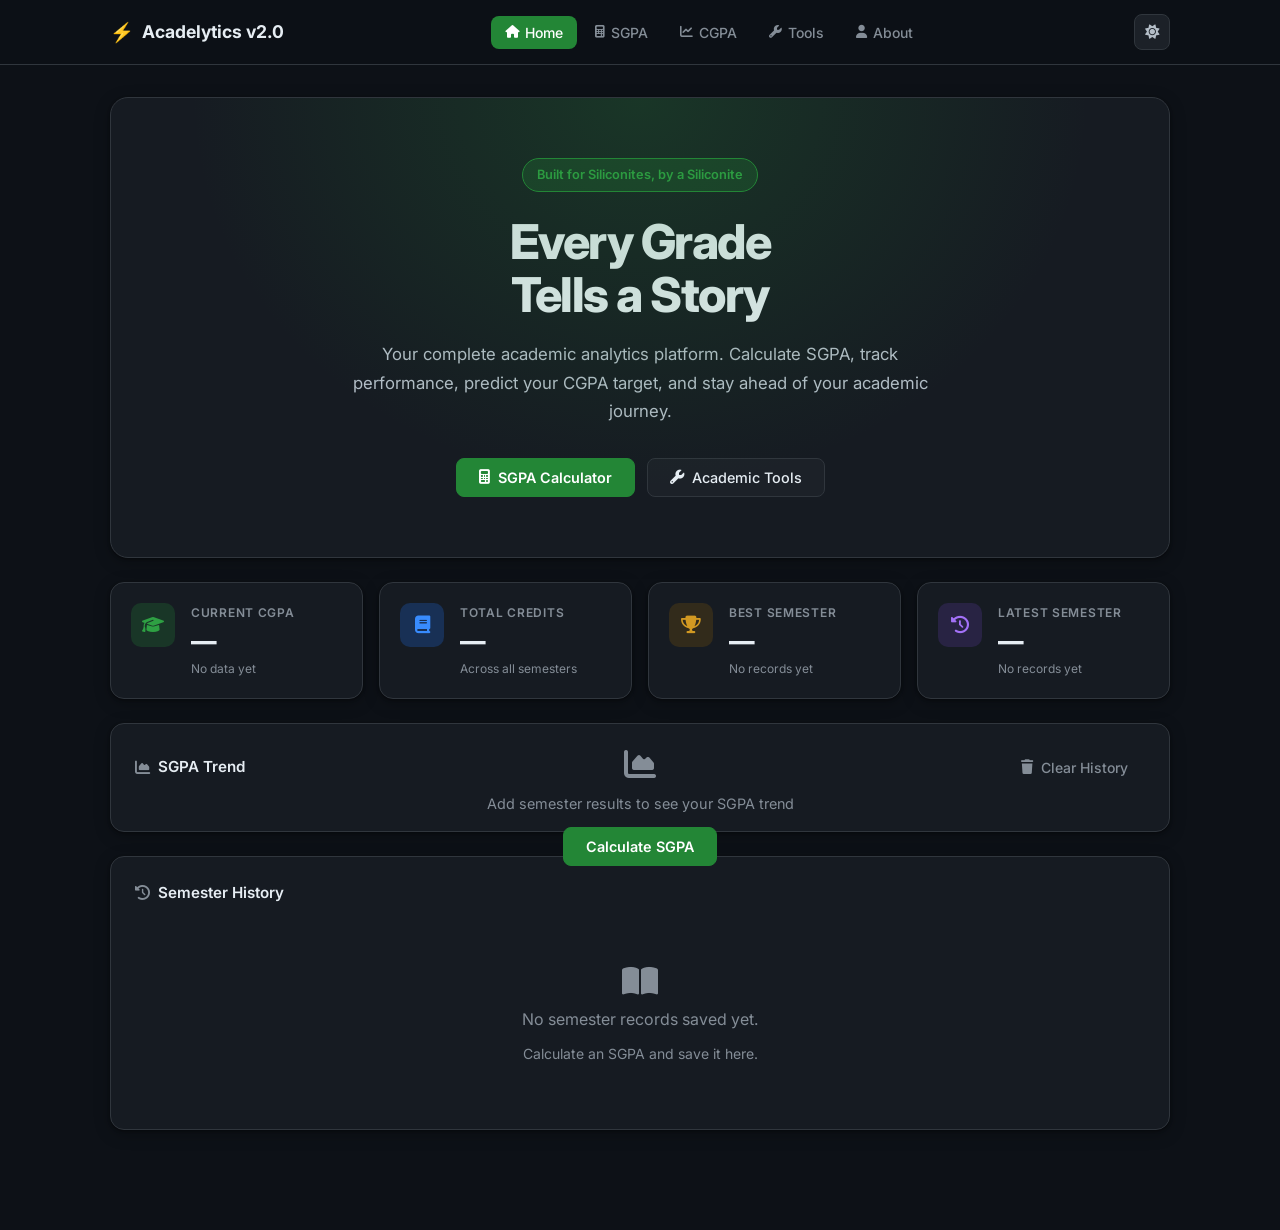
==== commit 6204e452: "Update index.html" ====
--- a/index.html
+++ b/index.html
@@ -1,6 +1,7 @@
 <!DOCTYPE html>
 <html lang="en" data-theme="dark">
 <head>
+  <meta name="google-site-verification" content="Yr3YLN1GSlkWw_kJOh9hiJSiT_Gx6RoB9kOP9dz0ty4" />
   <meta charset="UTF-8" />
   <meta name="viewport" content="width=device-width, initial-scale=1.0" />
   <meta name="theme-color" content="#0d1117" />
@@ -50,7 +51,7 @@
   <div class="nav-container">
     <div class="brand">
       <span class="brand-icon">⚡</span>
-      Acadelytics
+      Acadelytics v2.0
     </div>
 
     <button class="mobile-menu-btn" id="mobileMenuBtn" aria-label="Menu">
@@ -194,7 +195,6 @@
         <button class="chip branch-chip" data-branch="eee">EEE</button>
         <button class="chip branch-chip" data-branch="eie">EIE</button>
         <button class="chip branch-chip" data-branch="vlsi">VLSI</button>
-        <button class="chip branch-chip" data-branch="mtech">M.Tech</button>
       </div>
     </div>
 
